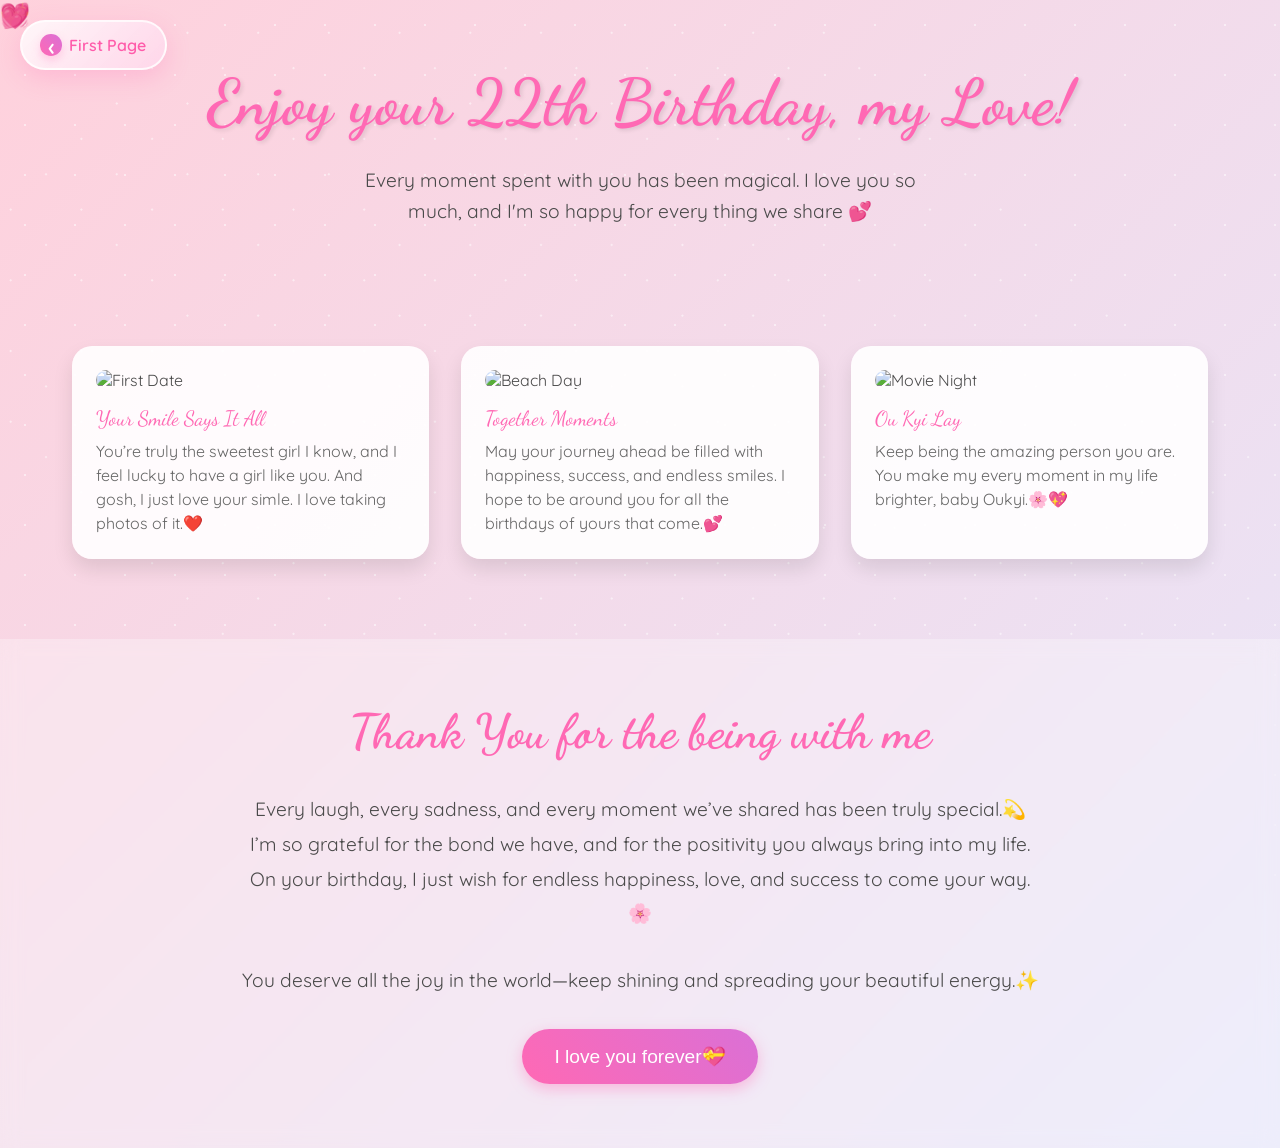
==== last.html @ 761cd2cf "Update birthday site interactions" ====
<!DOCTYPE html>
<html lang="en">

<head>
    <meta charset="UTF-8">
    <meta name="viewport" content="width=device-width, initial-scale=1.0">
    <title>Our Beautiful Memories ✨</title>
    <style>
        @import url('https://fonts.googleapis.com/css2?family=Dancing+Script:wght@700&family=Quicksand:wght@300;400;500;600&display=swap');

        * {
            margin: 0;
            padding: 0;
            box-sizing: border-box;
        }

        body {
            min-height: 100vh;
            background: linear-gradient(135deg,
                    #ffd1dc 0%,
                    #e6e6fa 25%,
                    #ffefd5 50%,
                    #e6e6fa 75%,
                    #ffd1dc 100%);
            background-size: 400% 400%;
            animation: gradientFlow 15s ease infinite;
            font-family: 'Quicksand', sans-serif;
            overflow-x: hidden;
            color: #4a4a4a;
        }

        .back-home {
            position: fixed;
            top: 1.25rem;
            left: 1.25rem;
            z-index: 20;
            display: inline-flex;
            align-items: center;
            gap: 0.45rem;
            padding: 0.75rem 1.15rem;
            border: 2px solid rgba(255, 255, 255, 0.8);
            border-radius: 50px;
            background: linear-gradient(135deg, rgba(255, 255, 255, 0.82), rgba(255, 214, 235, 0.86));
            color: #ff5baa;
            font-weight: 600;
            line-height: 1;
            text-decoration: none;
            box-shadow: 0 8px 24px rgba(255, 105, 180, 0.24);
            backdrop-filter: blur(10px);
            transition: transform 0.3s ease, box-shadow 0.3s ease, color 0.3s ease;
        }

        .back-home__icon {
            display: grid;
            place-items: center;
            width: 1.35rem;
            height: 1.35rem;
            border-radius: 50%;
            background: linear-gradient(45deg, #ff69b4, #da70d6);
            color: white;
            font-size: 1.5rem;
            line-height: 1;
            box-shadow: 0 4px 10px rgba(255, 105, 180, 0.28);
        }

        .back-home:hover {
            transform: translateY(-3px) scale(1.04);
            color: #d94f9b;
            box-shadow: 0 12px 30px rgba(255, 105, 180, 0.34);
        }

        @keyframes gradientFlow {
            0% {
                background-position: 0% 50%;
            }

            50% {
                background-position: 100% 50%;
            }

            100% {
                background-position: 0% 50%;
            }
        }

        /* Enhanced Sparkle Effect */
        .magic-sparkles {
            position: fixed;
            top: 0;
            left: 0;
            width: 100%;
            height: 100%;
            pointer-events: none;
            z-index: 1;
        }

        .sparkle {
            position: absolute;
            width: 6px;
            height: 6px;
            border-radius: 50%;
            background-color: white;
            animation: twinkle var(--duration, 4s) ease-in-out infinite;
            opacity: 0;
        }

        @keyframes twinkle {

            0%,
            100% {
                opacity: 0;
                transform: scale(0.5);
            }

            50% {
                opacity: 0.8;
                transform: scale(1);
            }
        }

        /* Generate 50 sparkles with different positions and animations */
        .magic-sparkles::before,
        .magic-sparkles::after {
            content: '';
            position: absolute;
            width: 100%;
            height: 100%;
            background-image: radial-gradient(circle, white 1px, transparent 1px);
            background-size: 50px 50px;
            animation: sparkleLayer 8s linear infinite;
            opacity: 0.5;
        }

        .magic-sparkles::after {
            animation-delay: -4s;
            transform: rotate(45deg);
        }

        @keyframes sparkleLayer {
            0% {
                transform: translateY(0);
            }

            100% {
                transform: translateY(-50px);
            }
        }

        /* Floating Hearts */
        .floating-hearts {
            position: fixed;
            width: 100%;
            height: 100%;
            pointer-events: none;
            z-index: 2;
        }

        .heart {
            position: absolute;
            font-size: 1.5rem;
            color: rgba(255, 105, 180, 0.6);
            animation: floatHeart var(--float-duration, 6s) ease-in-out infinite;
            animation-delay: var(--delay, 0s);
        }

        @keyframes floatHeart {
            0% {
                transform: translate(0, 100vh) rotate(0deg);
            }

            100% {
                transform: translate(var(--translate-x, 0), -100vh) rotate(360deg);
            }
        }

        /* Welcome Section */
        .welcome {
            text-align: center;
            padding: 4rem 2rem;
            position: relative;
            z-index: 3;
        }

        .welcome h1 {
            font-family: 'Dancing Script', cursive;
            font-size: 4rem;
            color: #ff69b4;
            text-shadow: 2px 2px 4px rgba(0, 0, 0, 0.1);
            animation: fadeInScale 2s ease;
        }

        .welcome p {
            font-size: 1.2rem;
            max-width: 600px;
            margin: 1.5rem auto;
            line-height: 1.6;
            animation: fadeIn 2s ease 0.5s both;
        }

        /* Enhanced Memory Cards */
        .memory-container {
            max-width: 1200px;
            margin: 0 auto;
            padding: 2rem;
            display: grid;
            grid-template-columns: repeat(auto-fit, minmax(300px, 1fr));
            gap: 2rem;
            z-index: 3;
            position: relative;
        }

        .memory-card {
            background: rgba(255, 255, 255, 0.9);
            border-radius: 20px;
            padding: 1.5rem;
            box-shadow: 0 10px 20px rgba(0, 0, 0, 0.1);
            transition: all 0.5s cubic-bezier(0.4, 0, 0.2, 1);
            position: relative;
            overflow: hidden;
        }

        .memory-card:hover {
            transform: translateY(-10px) scale(1.02);
            box-shadow: 0 15px 30px rgba(0, 0, 0, 0.15);
        }

        .memory-card::before {
            content: '';
            position: absolute;
            top: 0;
            left: 0;
            width: 100%;
            height: 100%;
            background: linear-gradient(45deg, transparent, rgba(255, 255, 255, 0.4), transparent);
            transform: translateX(-100%);
            transition: 0.5s;
        }

        .memory-card:hover::before {
            transform: translateX(100%);
        }

        .memory-img {
            width: 100%;
            height: 250px;
            object-fit: cover;
            border-radius: 15px;
            margin-bottom: 1rem;
            transition: transform 0.5s ease;
        }

        .memory-card:hover .memory-img {
            transform: scale(1.05);
        }

        .memory-date {
            font-family: 'Dancing Script', cursive;
            color: #ff69b4;
            font-size: 1.3rem;
            margin-bottom: 0.5rem;
        }

        .memory-caption {
            font-size: 1rem;
            line-height: 1.5;
            color: #666;
        }

        /* Final Message Section */
        .final-message {
            text-align: center;
            padding: 4rem 2rem;
            background: rgba(255, 255, 255, 0.3);
            backdrop-filter: blur(10px);
            margin-top: 3rem;
            position: relative;
            z-index: 3;
        }

        .final-message h2 {
            font-family: 'Dancing Script', cursive;
            font-size: 3rem;
            color: #ff69b4;
            margin-bottom: 2rem;
            animation: heartbeat 2s infinite;
        }

        @keyframes heartbeat {

            0%,
            100% {
                transform: scale(1);
            }

            50% {
                transform: scale(1.1);
            }
        }

        .final-message p {
            font-size: 1.2rem;
            max-width: 800px;
            margin: 0 auto 2rem;
            line-height: 1.8;
        }

        .goodbye-btn {
            display: inline-block;
            padding: 1rem 2rem;
            font-size: 1.2rem;
            background: linear-gradient(45deg, #ff69b4, #da70d6);
            color: white;
            border: none;
            border-radius: 50px;
            cursor: pointer;
            text-decoration: none;
            transition: all 0.3s ease;
            box-shadow: 0 5px 15px rgba(255, 105, 180, 0.4);
            animation: float 3s infinite ease-in-out;
        }

        .goodbye-btn:focus-visible {
            outline: 3px solid rgba(255, 255, 255, 0.95);
            outline-offset: 4px;
        }

        .love-burst-layer {
            position: fixed;
            inset: 0;
            pointer-events: none;
            overflow: hidden;
            z-index: 15;
        }

        .love-burst {
            position: absolute;
            left: 0;
            top: 0;
            font-size: var(--size, 1.5rem);
            opacity: 0;
            transform: translate(-50%, -50%) scale(0.6);
            animation: loveBurst var(--duration, 1.8s) ease-out forwards;
            text-shadow: 0 0 12px rgba(255, 255, 255, 0.75);
            will-change: transform, opacity;
        }

        .love-flash {
            position: absolute;
            left: 0;
            top: 0;
            width: 22px;
            height: 22px;
            border-radius: 50%;
            background: radial-gradient(circle, rgba(255,255,255,1) 0%, rgba(255,182,193,0.95) 35%, rgba(255,105,180,0) 70%);
            transform: translate(-50%, -50%) scale(0.2);
            opacity: 0;
            animation: loveFlash 0.7s ease-out forwards;
            filter: blur(1px);
        }

        .goodbye-btn:hover {
            transform: translateY(-5px);
            box-shadow: 0 8px 20px rgba(255, 105, 180, 0.6);
        }

        @keyframes float {

            0%,
            100% {
                transform: translateY(0);
            }

            50% {
                transform: translateY(-10px);
            }
        }

        @keyframes loveBurst {
            0% {
                opacity: 0;
                transform: translate(-50%, -50%) scale(0.6);
            }

            15% {
                opacity: 1;
            }

            100% {
                opacity: 0;
                transform: translate(calc(-50% + var(--x, 0px)), calc(-50% + var(--travel-y, -160px))) scale(1.8) rotate(var(--rotate, 0deg));
            }
        }

        @keyframes loveFlash {
            0% {
                opacity: 0;
                transform: translate(-50%, -50%) scale(0.2);
            }

            20% {
                opacity: 1;
            }

            100% {
                opacity: 0;
                transform: translate(-50%, -50%) scale(7);
            }
        }

        /* Animations */
        @keyframes fadeInScale {
            0% {
                opacity: 0;
                transform: scale(0.8);
            }

            100% {
                opacity: 1;
                transform: scale(1);
            }
        }

        @keyframes fadeIn {
            0% {
                opacity: 0;
            }

            100% {
                opacity: 1;
            }
        }

        /* Generate Hearts */
        .js-generate-hearts {
            position: fixed;
            width: 100%;
            height: 100%;
            pointer-events: none;
            z-index: 2;
        }

        /* Custom Scrollbar */
        ::-webkit-scrollbar {
            width: 12px;
        }

        ::-webkit-scrollbar-track {
            background: rgba(255, 255, 255, 0.4);
        }

        ::-webkit-scrollbar-thumb {
            background: linear-gradient(45deg, #ff69b4, #da70d6);
            border-radius: 6px;
        }

        /* Responsive Design */
        @media (max-width: 768px) {
            .back-home {
                top: 1rem;
                left: 1rem;
                padding: 0.65rem 0.95rem;
                font-size: 0.9rem;
            }

            .welcome h1 {
                font-size: 3rem;
            }

            .memory-container {
                grid-template-columns: 1fr;
            }

            .final-message h2 {
                font-size: 2.5rem;
            }
        }
    </style>
</head>

<body>
    <a href="./index.html" class="back-home" aria-label="Back to first page">
        <span class="back-home__icon">‹</span>
        <span>First Page</span>
    </a>

    <div class="magic-sparkles"></div>
    <div class="floating-hearts">
        <!-- Hearts will be generated via CSS -->
        <div class="heart" style="--float-duration: 6s; --delay: 0s; --translate-x: 20px;">💝</div>
        <div class="heart" style="--float-duration: 8s; --delay: 1s; --translate-x: -30px;">💖</div>
        <div class="heart" style="--float-duration: 7s; --delay: 2s; --translate-x: 40px;">💗</div>
        <div class="heart" style="--float-duration: 9s; --delay: 3s; --translate-x: -20px;">💓</div>
        <div class="heart" style="--float-duration: 5s; --delay: 4s; --translate-x: 30px;">💕</div>
    </div>

    <section class="welcome">
        <h1>Enjoy your 22th Birthday, my Love!</h1>
        <p>Every moment spent with you has been magical. I love you so much, and I'm so happy for every thing we share 💕</p>
    </section>

    <div class="memory-container">
        <div class="memory-card">
            <img src="./d1.jpg" alt="First Date" class="memory-img">
            <div class="memory-date">Your Smile Says It All</div>
            <div class="memory-caption">You’re truly the sweetest girl I know, and I feel lucky to have a girl
                like you. And gosh, I just love your simle. I love taking photos of it.❤️</div>
        </div>
        <div class="memory-card">
            <img src="./d2.jpg" alt="Beach Day" class="memory-img">
            <div class="memory-date">Together Moments</div>
            <div class="memory-caption">May your journey ahead be filled with happiness, success, and endless
                smiles. I hope to be around you for all the birthdays of yours that come.💕</div>
        </div>
        <div class="memory-card">
            <img src="./d3.jpg" alt="Movie Night" class="memory-img">
            <div class="memory-date">Ou Kyi Lay</div>
            <div class="memory-caption">Keep being the amazing person you are. You make my every moment in my life brighter, baby Oukyi.🌸💖</div>
        </div>

    </div>

    <section class="final-message">
        <h2>Thank You for the being with me</h2>
        <p>Every laugh, every sadness, and every moment we’ve shared has been truly special.💫<br>
            I’m so grateful for the bond we have, and for the positivity you always bring into my life.<br>
            On your birthday, I just wish for endless happiness, love, and success to come your way.🌸</p>
        <p>You deserve all the joy in the world—keep shining and spreading your beautiful energy.✨</p>
        <button type="button" class="goodbye-btn">I love you forever💝</button>
    </section>

    <div class="love-burst-layer" aria-hidden="true"></div>

    <script>
        const goodbyeButton = document.querySelector('.goodbye-btn');
        const burstLayer = document.querySelector('.love-burst-layer');
        const loveIcons = ['💖', '💕', '💘', '💝', '💗', '💞', '❤️', '💓'];

        function spawnLoveBurst() {
            const buttonRect = goodbyeButton.getBoundingClientRect();
            const originX = buttonRect.left + buttonRect.width / 2 + window.scrollX;
            const originY = buttonRect.top + buttonRect.height / 2 + window.scrollY;

            const flash = document.createElement('span');
            flash.className = 'love-flash';
            flash.style.left = originX + 'px';
            flash.style.top = originY + 'px';
            burstLayer.appendChild(flash);
            window.setTimeout(() => flash.remove(), 800);

            for (let index = 0; index < 28; index++) {
                const burst = document.createElement('span');
                burst.className = 'love-burst';
                burst.textContent = loveIcons[Math.floor(Math.random() * loveIcons.length)];

                const angle = (Math.PI * 2 * index) / 18 + Math.random() * 0.35;
                const distance = 100 + Math.random() * 180;
                const driftX = Math.cos(angle) * distance;
                const driftY = -(buttonRect.top + window.innerHeight + 260 + Math.random() * 160);
                const size = 1.4 + Math.random() * 1.4;
                const duration = 1.8 + Math.random() * 1.1;
                const rotate = Math.floor(Math.random() * 160 - 80) + 'deg';

                burst.style.left = originX + 'px';
                burst.style.top = originY + 'px';
                burst.style.setProperty('--x', driftX.toFixed(1) + 'px');
                burst.style.setProperty('--y', driftY.toFixed(1) + 'px');
                burst.style.setProperty('--travel-y', driftY.toFixed(1) + 'px');
                burst.style.setProperty('--size', size.toFixed(2) + 'rem');
                burst.style.setProperty('--duration', duration.toFixed(2) + 's');
                burst.style.setProperty('--rotate', rotate);

                burstLayer.appendChild(burst);

                window.setTimeout(() => burst.remove(), duration * 1000 + 250);
            }
        }

        goodbyeButton.addEventListener('click', () => {
            goodbyeButton.animate(
                [
                    { transform: 'scale(1)' },
                    { transform: 'scale(1.12)' },
                    { transform: 'scale(1)' }
                ],
                { duration: 420, easing: 'ease-out' }
            );
            spawnLoveBurst();
        });
    </script>
</body>

</html>
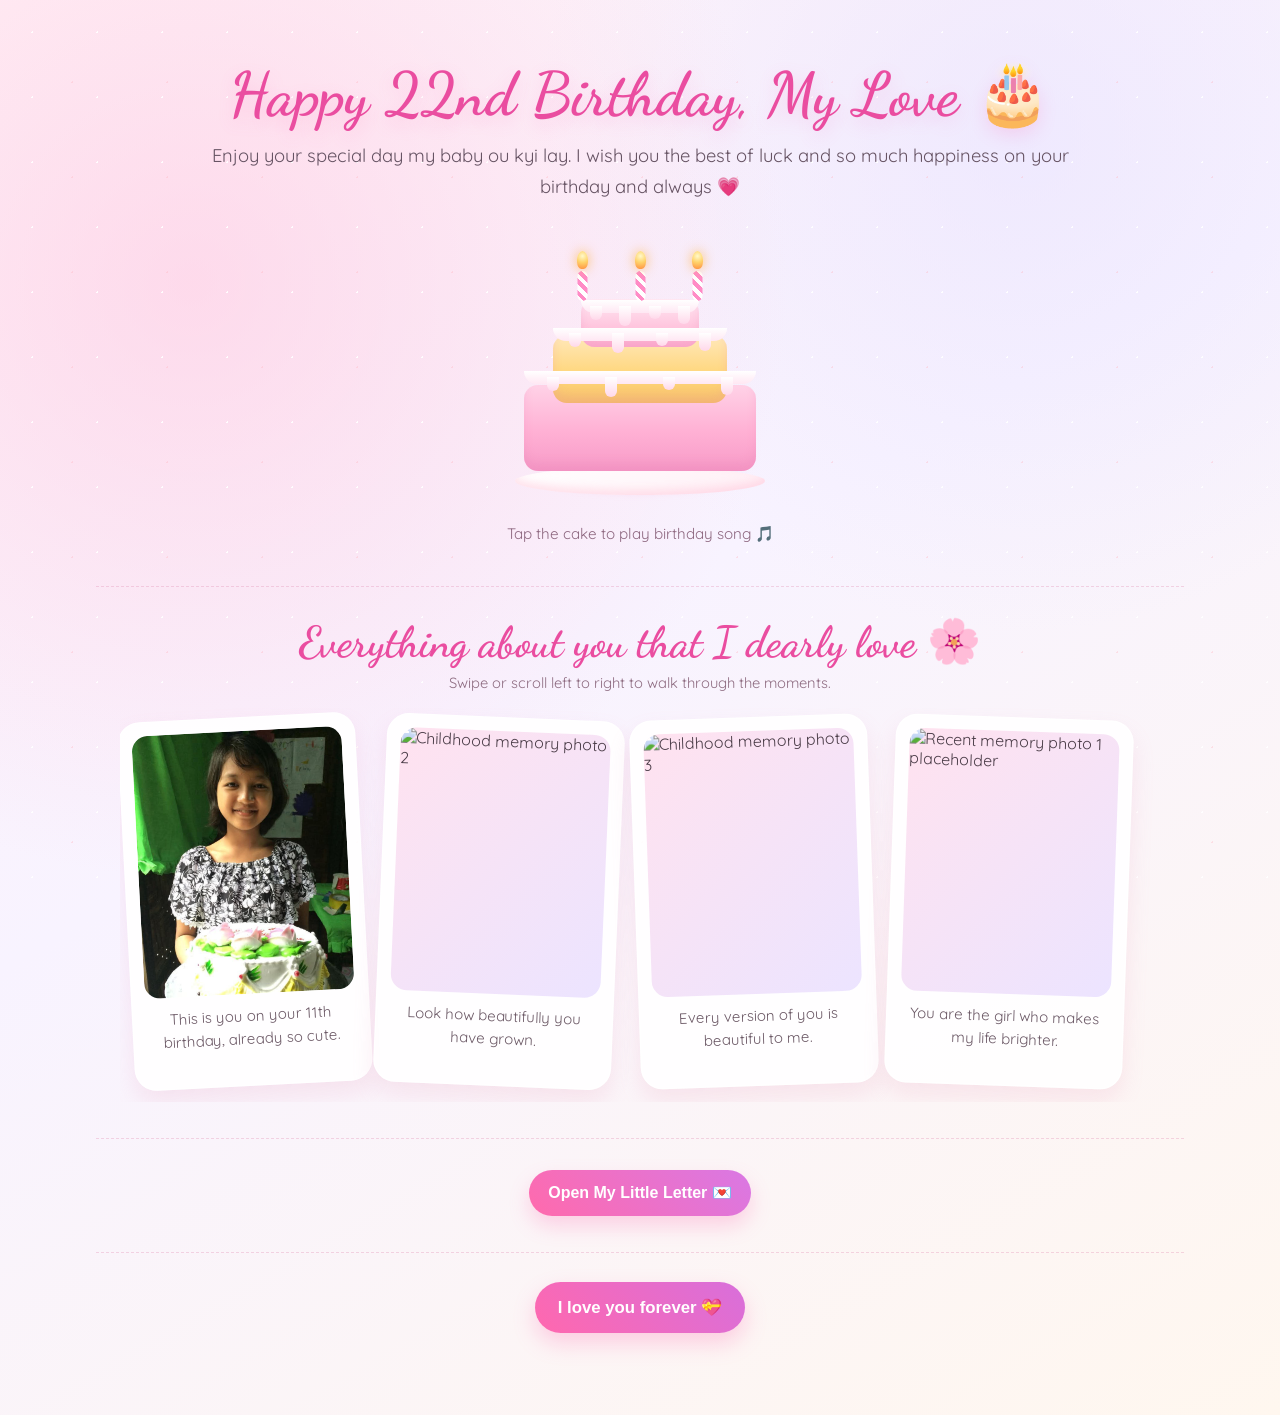
==== commit a66449a6: "Update last.html page with more features and personal touches" ====
--- a/last.html
+++ b/last.html
@@ -4,9 +4,9 @@
 <head>
     <meta charset="UTF-8">
     <meta name="viewport" content="width=device-width, initial-scale=1.0">
-    <title>Our Beautiful Memories ✨</title>
+    <title>Happy 22nd Birthday, My Love</title>
     <style>
-        @import url('https://fonts.googleapis.com/css2?family=Dancing+Script:wght@700&family=Quicksand:wght@300;400;500;600&display=swap');
+        @import url('https://fonts.googleapis.com/css2?family=Caveat:wght@500;700&family=Dancing+Script:wght@700&family=Quicksand:wght@400;500;600;700&display=swap');
 
         * {
             margin: 0;
@@ -16,312 +16,603 @@
 
         body {
             min-height: 100vh;
-            background: linear-gradient(135deg,
-                    #ffd1dc 0%,
-                    #e6e6fa 25%,
-                    #ffefd5 50%,
-                    #e6e6fa 75%,
-                    #ffd1dc 100%);
-            background-size: 400% 400%;
-            animation: gradientFlow 15s ease infinite;
             font-family: 'Quicksand', sans-serif;
-            overflow-x: hidden;
-            color: #4a4a4a;
-        }
-
-        .back-home {
+            color: #4b3d48;
+            background:
+                radial-gradient(circle at 15% 20%, rgba(255, 198, 223, 0.55), transparent 38%),
+                radial-gradient(circle at 80% 10%, rgba(230, 225, 255, 0.55), transparent 30%),
+                linear-gradient(150deg, #fff2f7 0%, #f8f3ff 45%, #fff7ef 100%);
+            overflow-x: clip;
+            position: relative;
+        }
+
+        .background-sparkles {
             position: fixed;
-            top: 1.25rem;
-            left: 1.25rem;
-            z-index: 20;
-            display: inline-flex;
-            align-items: center;
-            gap: 0.45rem;
-            padding: 0.75rem 1.15rem;
-            border: 2px solid rgba(255, 255, 255, 0.8);
-            border-radius: 50px;
-            background: linear-gradient(135deg, rgba(255, 255, 255, 0.82), rgba(255, 214, 235, 0.86));
-            color: #ff5baa;
-            font-weight: 600;
-            line-height: 1;
-            text-decoration: none;
-            box-shadow: 0 8px 24px rgba(255, 105, 180, 0.24);
-            backdrop-filter: blur(10px);
-            transition: transform 0.3s ease, box-shadow 0.3s ease, color 0.3s ease;
-        }
-
-        .back-home__icon {
+            inset: 0;
+            pointer-events: none;
+            z-index: 0;
+            background-image:
+                radial-gradient(circle, rgba(255, 255, 255, 0.9) 1px, transparent 1px),
+                radial-gradient(circle, rgba(255, 182, 193, 0.35) 1px, transparent 1px);
+            background-size: 65px 65px, 95px 95px;
+            background-position: 0 0, 25px 35px;
+            animation: sparkleDrift 22s linear infinite;
+        }
+
+        @keyframes sparkleDrift {
+            0% {
+                transform: translateY(0);
+            }
+
+            100% {
+                transform: translateY(-70px);
+            }
+        }
+
+        .floating-balloons {
+            position: fixed;
+            inset: 0;
+            pointer-events: none;
+            z-index: 1;
+            overflow: hidden;
+        }
+
+        .balloon {
+            position: absolute;
+            width: 68px;
+            height: 85px;
+            border-radius: 50% 50% 45% 45%;
+            background: var(--balloon-color, #ff8fc4);
+            opacity: 0.75;
+            left: var(--left);
+            bottom: -120px;
+            animation: balloonRise var(--duration, 16s) linear infinite;
+            animation-delay: var(--delay, 0s);
+            box-shadow: inset -8px -12px 18px rgba(255, 255, 255, 0.25);
+        }
+
+        .balloon::before {
+            content: '';
+            position: absolute;
+            bottom: -26px;
+            left: 50%;
+            width: 2px;
+            height: 30px;
+            background: rgba(180, 138, 155, 0.65);
+            transform: translateX(-50%);
+        }
+
+        .balloon::after {
+            content: '';
+            position: absolute;
+            bottom: -9px;
+            left: 50%;
+            width: 10px;
+            height: 10px;
+            background: inherit;
+            transform: translateX(-50%) rotate(45deg);
+            border-radius: 2px;
+        }
+
+        @keyframes balloonRise {
+            0% {
+                transform: translateY(0) rotate(0deg);
+            }
+
+            50% {
+                transform: translateY(-50vh) rotate(6deg);
+            }
+
+            100% {
+                transform: translateY(-125vh) rotate(-6deg);
+            }
+        }
+
+        .floating-heart {
+            position: fixed;
+            bottom: -40px;
+            left: var(--left, 50%);
+            font-size: var(--size, 1.2rem);
+            opacity: 0;
+            z-index: 1;
+            pointer-events: none;
+            animation: heartRise var(--duration, 9s) ease-in infinite;
+            animation-delay: var(--delay, 0s);
+        }
+
+        @keyframes heartRise {
+            0% {
+                transform: translateY(0) scale(0.8);
+                opacity: 0;
+            }
+
+            20% {
+                opacity: 0.85;
+            }
+
+            100% {
+                transform: translateY(-110vh) scale(1.3);
+                opacity: 0;
+            }
+        }
+
+        .page-shell {
+            position: relative;
+            z-index: 2;
+            width: min(1120px, 100%);
+            margin: 1.2rem auto 3rem;
+            padding-inline: 1rem;
+        }
+
+        .section {
+            position: relative;
+            padding: 2rem 1.5rem;
+            min-width: 0;
+        }
+
+        .section + .section {
+            border-top: 1px dashed rgba(226, 144, 181, 0.35);
+        }
+
+        .hero {
+            padding-top: 2.4rem;
+            padding-bottom: 2.7rem;
+        }
+
+        .hero h1 {
+            font-family: 'Dancing Script', cursive;
+            font-size: clamp(2.1rem, 5vw, 3.8rem);
+            text-align: center;
+            color: #ea4da0;
+            margin-bottom: 0.6rem;
+            text-shadow: 0 6px 18px rgba(255, 105, 180, 0.2);
+        }
+
+        .hero p {
+            max-width: 860px;
+            margin: 0 auto;
+            text-align: center;
+            line-height: 1.7;
+            font-size: clamp(0.98rem, 2vw, 1.15rem);
+            color: #675464;
+        }
+
+        .hero-stage {
+            margin-top: 1.75rem;
             display: grid;
             place-items: center;
-            width: 1.35rem;
-            height: 1.35rem;
-            border-radius: 50%;
-            background: linear-gradient(45deg, #ff69b4, #da70d6);
-            color: white;
-            font-size: 1.5rem;
-            line-height: 1;
-            box-shadow: 0 4px 10px rgba(255, 105, 180, 0.28);
-        }
-
-        .back-home:hover {
-            transform: translateY(-3px) scale(1.04);
-            color: #d94f9b;
-            box-shadow: 0 12px 30px rgba(255, 105, 180, 0.34);
-        }
-
-        @keyframes gradientFlow {
-            0% {
-                background-position: 0% 50%;
-            }
-
-            50% {
-                background-position: 100% 50%;
-            }
-
-            100% {
-                background-position: 0% 50%;
-            }
-        }
-
-        /* Enhanced Sparkle Effect */
-        .magic-sparkles {
-            position: fixed;
-            top: 0;
-            left: 0;
-            width: 100%;
-            height: 100%;
-            pointer-events: none;
-            z-index: 1;
-        }
-
-        .sparkle {
-            position: absolute;
-            width: 6px;
-            height: 6px;
-            border-radius: 50%;
-            background-color: white;
-            animation: twinkle var(--duration, 4s) ease-in-out infinite;
-            opacity: 0;
-        }
-
-        @keyframes twinkle {
-
+        }
+
+        .cake-wrap {
+            position: relative;
+            width: min(320px, 84vw);
+            height: 280px;
+            animation: cakeBreathe 4s ease-in-out infinite;
+            cursor: pointer;
+        }
+
+        .cake-wrap:focus-visible {
+            outline: 3px solid rgba(255, 130, 188, 0.8);
+            outline-offset: 8px;
+            border-radius: 18px;
+        }
+
+        .cake-audio-hint {
+            margin-top: 0.8rem;
+            font-size: 0.95rem;
+            color: #8e6880;
+            text-align: center;
+        }
+
+        @keyframes cakeBreathe {
             0%,
             100% {
-                opacity: 0;
-                transform: scale(0.5);
+                transform: translateY(0);
             }
 
             50% {
-                opacity: 0.8;
-                transform: scale(1);
-            }
-        }
-
-        /* Generate 50 sparkles with different positions and animations */
-        .magic-sparkles::before,
-        .magic-sparkles::after {
-            content: '';
-            position: absolute;
-            width: 100%;
-            height: 100%;
-            background-image: radial-gradient(circle, white 1px, transparent 1px);
-            background-size: 50px 50px;
-            animation: sparkleLayer 8s linear infinite;
-            opacity: 0.5;
-        }
-
-        .magic-sparkles::after {
-            animation-delay: -4s;
-            transform: rotate(45deg);
-        }
-
-        @keyframes sparkleLayer {
-            0% {
-                transform: translateY(0);
-            }
-
-            100% {
-                transform: translateY(-50px);
-            }
-        }
-
-        /* Floating Hearts */
-        .floating-hearts {
-            position: fixed;
-            width: 100%;
-            height: 100%;
-            pointer-events: none;
-            z-index: 2;
-        }
-
-        .heart {
-            position: absolute;
-            font-size: 1.5rem;
-            color: rgba(255, 105, 180, 0.6);
-            animation: floatHeart var(--float-duration, 6s) ease-in-out infinite;
-            animation-delay: var(--delay, 0s);
-        }
-
-        @keyframes floatHeart {
-            0% {
-                transform: translate(0, 100vh) rotate(0deg);
-            }
-
-            100% {
-                transform: translate(var(--translate-x, 0), -100vh) rotate(360deg);
-            }
-        }
-
-        /* Welcome Section */
-        .welcome {
-            text-align: center;
-            padding: 4rem 2rem;
-            position: relative;
-            z-index: 3;
-        }
-
-        .welcome h1 {
-            font-family: 'Dancing Script', cursive;
-            font-size: 4rem;
-            color: #ff69b4;
-            text-shadow: 2px 2px 4px rgba(0, 0, 0, 0.1);
-            animation: fadeInScale 2s ease;
-        }
-
-        .welcome p {
-            font-size: 1.2rem;
-            max-width: 600px;
-            margin: 1.5rem auto;
-            line-height: 1.6;
-            animation: fadeIn 2s ease 0.5s both;
-        }
-
-        /* Enhanced Memory Cards */
-        .memory-container {
-            max-width: 1200px;
-            margin: 0 auto;
-            padding: 2rem;
-            display: grid;
-            grid-template-columns: repeat(auto-fit, minmax(300px, 1fr));
-            gap: 2rem;
-            z-index: 3;
-            position: relative;
-        }
-
-        .memory-card {
-            background: rgba(255, 255, 255, 0.9);
-            border-radius: 20px;
-            padding: 1.5rem;
-            box-shadow: 0 10px 20px rgba(0, 0, 0, 0.1);
-            transition: all 0.5s cubic-bezier(0.4, 0, 0.2, 1);
-            position: relative;
-            overflow: hidden;
-        }
-
-        .memory-card:hover {
-            transform: translateY(-10px) scale(1.02);
-            box-shadow: 0 15px 30px rgba(0, 0, 0, 0.15);
-        }
-
-        .memory-card::before {
-            content: '';
-            position: absolute;
-            top: 0;
-            left: 0;
-            width: 100%;
-            height: 100%;
-            background: linear-gradient(45deg, transparent, rgba(255, 255, 255, 0.4), transparent);
-            transform: translateX(-100%);
-            transition: 0.5s;
-        }
-
-        .memory-card:hover::before {
-            transform: translateX(100%);
-        }
-
-        .memory-img {
-            width: 100%;
-            height: 250px;
-            object-fit: cover;
-            border-radius: 15px;
-            margin-bottom: 1rem;
-            transition: transform 0.5s ease;
-        }
-
-        .memory-card:hover .memory-img {
-            transform: scale(1.05);
-        }
-
-        .memory-date {
-            font-family: 'Dancing Script', cursive;
-            color: #ff69b4;
-            font-size: 1.3rem;
-            margin-bottom: 0.5rem;
-        }
-
-        .memory-caption {
-            font-size: 1rem;
-            line-height: 1.5;
-            color: #666;
-        }
-
-        /* Final Message Section */
-        .final-message {
-            text-align: center;
-            padding: 4rem 2rem;
-            background: rgba(255, 255, 255, 0.3);
-            backdrop-filter: blur(10px);
-            margin-top: 3rem;
-            position: relative;
-            z-index: 3;
-        }
-
-        .final-message h2 {
-            font-family: 'Dancing Script', cursive;
-            font-size: 3rem;
-            color: #ff69b4;
-            margin-bottom: 2rem;
-            animation: heartbeat 2s infinite;
-        }
-
-        @keyframes heartbeat {
-
+                transform: translateY(-7px);
+            }
+        }
+
+        .cake-glow {
+            position: absolute;
+            inset: auto 18% 8% 18%;
+            height: 36px;
+            border-radius: 50%;
+            background: radial-gradient(circle, rgba(255, 112, 177, 0.55), rgba(255, 112, 177, 0));
+            filter: blur(6px);
+            animation: glowPulse 2.8s ease-in-out infinite;
+        }
+
+        @keyframes glowPulse {
             0%,
             100% {
-                transform: scale(1);
+                transform: scale(0.95);
+                opacity: 0.6;
             }
 
             50% {
-                transform: scale(1.1);
-            }
-        }
-
-        .final-message p {
-            font-size: 1.2rem;
-            max-width: 800px;
-            margin: 0 auto 2rem;
-            line-height: 1.8;
-        }
-
-        .goodbye-btn {
-            display: inline-block;
-            padding: 1rem 2rem;
-            font-size: 1.2rem;
-            background: linear-gradient(45deg, #ff69b4, #da70d6);
-            color: white;
+                transform: scale(1.08);
+                opacity: 1;
+            }
+        }
+
+        .plate {
+            position: absolute;
+            bottom: 16px;
+            left: 50%;
+            width: 250px;
+            height: 28px;
+            transform: translateX(-50%);
+            border-radius: 50%;
+            background: linear-gradient(145deg, #ffffff, #ffeef5);
+            box-shadow: inset 0 -5px 8px rgba(255, 165, 196, 0.3);
+        }
+
+        .cake-layer {
+            position: absolute;
+            left: 50%;
+            transform: translateX(-50%);
+            border-radius: 14px;
+            box-shadow: inset 0 -8px 10px rgba(222, 112, 165, 0.18);
+        }
+
+        .cake-layer.bottom {
+            bottom: 40px;
+            width: 232px;
+            height: 86px;
+            background: linear-gradient(180deg, #ffd2e7 0%, #ffb0d4 55%, #f79bc8 100%);
+        }
+
+        .cake-layer.middle {
+            bottom: 108px;
+            width: 174px;
+            height: 68px;
+            background: linear-gradient(180deg, #ffe8bb 0%, #ffd77f 55%, #f8c568 100%);
+        }
+
+        .cake-layer.top {
+            bottom: 164px;
+            width: 118px;
+            height: 48px;
+            background: linear-gradient(180deg, #ffe8f3 0%, #ffc4dd 60%, #ffb1d1 100%);
+        }
+
+        .icing {
+            position: absolute;
+            left: 50%;
+            transform: translateX(-50%);
+            height: 13px;
+            border-radius: 0 0 14px 14px;
+            background: linear-gradient(180deg, #fff 0%, #ffe7f3 100%);
+        }
+
+        .icing.top {
+            width: 118px;
+            bottom: 198px;
+        }
+
+        .icing.middle {
+            width: 174px;
+            bottom: 170px;
+        }
+
+        .icing.bottom {
+            width: 232px;
+            bottom: 127px;
+        }
+
+        .drips {
+            position: absolute;
+            left: 50%;
+            transform: translateX(-50%);
+            display: flex;
+            justify-content: space-around;
+            width: 100%;
+            pointer-events: none;
+        }
+
+        .drips span {
+            width: 12px;
+            border-radius: 0 0 8px 8px;
+            background: linear-gradient(180deg, #fff 0%, #ffd8ea 100%);
+            animation: dripMove 3.4s ease-in-out infinite;
+        }
+
+        .drips.top-drips {
+            width: 118px;
+            bottom: 185px;
+        }
+
+        .drips.middle-drips {
+            width: 174px;
+            bottom: 158px;
+        }
+
+        .drips.bottom-drips {
+            width: 232px;
+            bottom: 114px;
+        }
+
+        .drips span:nth-child(1) {
+            height: 14px;
+            animation-delay: 0s;
+        }
+
+        .drips span:nth-child(2) {
+            height: 20px;
+            animation-delay: 0.4s;
+        }
+
+        .drips span:nth-child(3) {
+            height: 13px;
+            animation-delay: 0.9s;
+        }
+
+        .drips span:nth-child(4) {
+            height: 18px;
+            animation-delay: 0.6s;
+        }
+
+        @keyframes dripMove {
+            0%,
+            100% {
+                transform: scaleY(1);
+            }
+
+            50% {
+                transform: scaleY(1.25);
+            }
+        }
+
+        .candles {
+            position: absolute;
+            left: 50%;
+            bottom: 210px;
+            width: 125px;
+            transform: translateX(-50%);
+            display: flex;
+            justify-content: space-between;
+        }
+
+        .candle {
+            width: 10px;
+            height: 30px;
+            border-radius: 5px;
+            background: repeating-linear-gradient(45deg, #fff, #fff 4px, #ff8bc6 4px, #ff8bc6 8px);
+            position: relative;
+        }
+
+        .flame {
+            position: absolute;
+            left: 50%;
+            bottom: calc(100% + 2px);
+            width: 11px;
+            height: 18px;
+            border-radius: 50% 50% 40% 40%;
+            transform: translateX(-50%);
+            background: radial-gradient(circle at 50% 28%, #fff9ca 0%, #ffd36a 45%, #ff8f3f 100%);
+            box-shadow: 0 0 12px rgba(255, 182, 76, 0.8);
+            animation: flicker 1s ease-in-out infinite;
+        }
+
+        .candle:nth-child(2) .flame {
+            animation-delay: 0.2s;
+        }
+
+        .candle:nth-child(3) .flame {
+            animation-delay: 0.45s;
+        }
+
+        @keyframes flicker {
+            0%,
+            100% {
+                transform: translateX(-50%) scale(1) rotate(-2deg);
+            }
+
+            50% {
+                transform: translateX(-50%) scale(1.1) rotate(2deg);
+            }
+        }
+
+        .memories {
+            padding-top: 1.8rem;
+            padding-bottom: 2.2rem;
+        }
+
+        .section-title {
+            font-family: 'Dancing Script', cursive;
+            color: #ea4da0;
+            font-size: clamp(1.8rem, 3.6vw, 2.7rem);
+            text-align: center;
+            margin-bottom: 0.35rem;
+        }
+
+        .scroll-hint {
+            text-align: center;
+            color: #8f6d82;
+            font-size: 0.92rem;
+            margin-bottom: 1rem;
+        }
+
+        .timeline {
+            display: flex;
+            gap: 1.05rem;
+            overflow-x: auto;
+            scroll-snap-type: x mandatory;
+            padding: 0.55rem 0.35rem 1rem;
+            -webkit-overflow-scrolling: touch;
+            width: 100%;
+            max-width: 100%;
+        }
+
+        .timeline::-webkit-scrollbar {
+            height: 10px;
+        }
+
+        .timeline::-webkit-scrollbar-track {
+            background: rgba(255, 255, 255, 0.5);
+            border-radius: 999px;
+        }
+
+        .timeline::-webkit-scrollbar-thumb {
+            background: linear-gradient(45deg, #ff7fbe, #d278e4);
+            border-radius: 999px;
+        }
+
+        .memory-item {
+            background: rgba(255, 255, 255, 0.9);
+            border-radius: 22px;
+            padding: 0.8rem;
+            box-shadow: 0 12px 22px rgba(230, 134, 173, 0.16);
+            border: 1px solid rgba(255, 255, 255, 0.8);
+            opacity: 0;
+            transform: translateY(26px) rotate(var(--tilt, -2deg));
+            transition: transform 0.7s ease, opacity 0.7s ease;
+            min-width: 238px;
+            max-width: 250px;
+            flex: 0 0 238px;
+            scroll-snap-align: center;
+        }
+
+        .memory-item.is-visible {
+            opacity: 1;
+            transform: translateY(0) rotate(var(--tilt, -2deg));
+        }
+
+        .memory-item:hover {
+            transform: translateY(-8px) rotate(0deg) scale(1.02);
+        }
+
+        .memory-photo {
+            width: 100%;
+            aspect-ratio: 4 / 5;
+            border-radius: 16px;
+            object-fit: cover;
+            display: block;
+            background: linear-gradient(135deg, #ffe2ef, #ece4ff);
+        }
+
+        .memory-caption {
+            margin-top: 0.7rem;
+            font-size: 0.94rem;
+            line-height: 1.5;
+            color: #6d5a67;
+            text-align: center;
+        }
+
+       .letter-section {
+    padding-top: 1.95rem;
+    padding-bottom: 2.25rem;
+    text-align: center;
+}
+
+.letter-button {
+    border: none;
+    border-radius: 999px;
+    background: linear-gradient(45deg, #ff6aac, #d978e4);
+    color: #fff;
+    padding: 0.85rem 1.2rem;
+    font-size: 1rem;
+    font-weight: 700;
+    cursor: pointer;
+    box-shadow: 0 10px 20px rgba(255, 106, 172, 0.26);
+}
+
+/* Hidden by default */
+#loveLetter {
+    display: none;
+}
+
+/* Show only when button adds .is-open */
+#loveLetter.is-open {
+    display: block;
+}
+
+.letter-sheet {
+    width: min(92vw, 760px);
+    min-height: 1075px;
+    height: auto;
+    max-height: none;
+    overflow: visible;
+
+    margin: 2rem auto;
+    padding: clamp(1.5rem, 4vw, 3rem);
+
+    background:
+        linear-gradient(90deg, rgba(120, 80, 40, 0.055) 1px, transparent 1px),
+        radial-gradient(circle at 20% 20%, rgba(255, 255, 255, 0.55), transparent 28%),
+        radial-gradient(circle at 80% 70%, rgba(190, 130, 80, 0.09), transparent 32%),
+        linear-gradient(135deg, #fff8e8 0%, #f7e8c9 48%, #fff3dc 100%);
+    background-size: 100% 34px, cover, cover, cover;
+
+    border: 1px solid rgba(139, 91, 46, 0.28);
+    border-radius: 14px;
+    box-shadow:
+        0 22px 45px rgba(92, 57, 25, 0.18),
+        inset 0 0 35px rgba(120, 72, 30, 0.08);
+
+    transform: rotate(-0.4deg);
+}
+
+.letter-title {
+    font-family: 'Dancing Script', cursive;
+    text-align: center;
+    color: #d85b9c;
+    font-size: clamp(1.8rem, 4vw, 2.8rem);
+    margin-bottom: 1.4rem;
+}
+
+.letter-text {
+    font-family: "Noto Sans Myanmar", "Myanmar Text", "Pyidaungsu", sans-serif;
+    font-size: clamp(1.05rem, 2vw, 1.35rem);
+    line-height: 2;
+    color: #5a4032;
+
+    letter-spacing: 0.2px;
+    word-spacing: 2px;
+    text-align: left;
+    white-space: pre-line;
+
+    height: auto;
+    max-height: none;
+    overflow: visible;
+
+    text-shadow: 0.2px 0.2px 0 rgba(90, 60, 40, 0.22);
+}
+
+@media (max-width: 600px) {
+    .letter-sheet {
+        width: 94vw;
+        min-height: auto;
+        padding: 1.35rem;
+        transform: rotate(0deg);
+        background-size: 100% 31px, cover, cover, cover;
+    }
+
+    .letter-text {
+        font-size: 1rem;
+        line-height: 1.85;
+        word-spacing: 1px;
+    }
+}
+        .final-note {
+            padding-top: 1.8rem;
+            padding-bottom: 2.1rem;
+            text-align: center;
+        }
+
+        .love-button {
             border: none;
-            border-radius: 50px;
+            border-radius: 999px;
+            padding: 0.95rem 1.4rem;
+            color: #fff;
+            background: linear-gradient(45deg, #ff68ae, #d86fdb);
+            font-size: 1.05rem;
+            font-weight: 700;
             cursor: pointer;
-            text-decoration: none;
-            transition: all 0.3s ease;
-            box-shadow: 0 5px 15px rgba(255, 105, 180, 0.4);
-            animation: float 3s infinite ease-in-out;
-        }
-
-        .goodbye-btn:focus-visible {
-            outline: 3px solid rgba(255, 255, 255, 0.95);
-            outline-offset: 4px;
+            box-shadow: 0 10px 22px rgba(255, 99, 172, 0.28);
         }
 
         .love-burst-layer {
@@ -341,38 +632,6 @@
             transform: translate(-50%, -50%) scale(0.6);
             animation: loveBurst var(--duration, 1.8s) ease-out forwards;
             text-shadow: 0 0 12px rgba(255, 255, 255, 0.75);
-            will-change: transform, opacity;
-        }
-
-        .love-flash {
-            position: absolute;
-            left: 0;
-            top: 0;
-            width: 22px;
-            height: 22px;
-            border-radius: 50%;
-            background: radial-gradient(circle, rgba(255,255,255,1) 0%, rgba(255,182,193,0.95) 35%, rgba(255,105,180,0) 70%);
-            transform: translate(-50%, -50%) scale(0.2);
-            opacity: 0;
-            animation: loveFlash 0.7s ease-out forwards;
-            filter: blur(1px);
-        }
-
-        .goodbye-btn:hover {
-            transform: translateY(-5px);
-            box-shadow: 0 8px 20px rgba(255, 105, 180, 0.6);
-        }
-
-        @keyframes float {
-
-            0%,
-            100% {
-                transform: translateY(0);
-            }
-
-            50% {
-                transform: translateY(-10px);
-            }
         }
 
         @keyframes loveBurst {
@@ -381,210 +640,238 @@
                 transform: translate(-50%, -50%) scale(0.6);
             }
 
-            15% {
+            18% {
                 opacity: 1;
             }
 
             100% {
                 opacity: 0;
-                transform: translate(calc(-50% + var(--x, 0px)), calc(-50% + var(--travel-y, -160px))) scale(1.8) rotate(var(--rotate, 0deg));
-            }
-        }
-
-        @keyframes loveFlash {
-            0% {
-                opacity: 0;
-                transform: translate(-50%, -50%) scale(0.2);
-            }
-
-            20% {
-                opacity: 1;
-            }
-
-            100% {
-                opacity: 0;
-                transform: translate(-50%, -50%) scale(7);
-            }
-        }
-
-        /* Animations */
-        @keyframes fadeInScale {
-            0% {
-                opacity: 0;
-                transform: scale(0.8);
-            }
-
-            100% {
-                opacity: 1;
-                transform: scale(1);
-            }
-        }
-
-        @keyframes fadeIn {
-            0% {
-                opacity: 0;
-            }
-
-            100% {
-                opacity: 1;
-            }
-        }
-
-        /* Generate Hearts */
-        .js-generate-hearts {
-            position: fixed;
-            width: 100%;
-            height: 100%;
-            pointer-events: none;
-            z-index: 2;
-        }
-
-        /* Custom Scrollbar */
-        ::-webkit-scrollbar {
-            width: 12px;
-        }
-
-        ::-webkit-scrollbar-track {
-            background: rgba(255, 255, 255, 0.4);
-        }
-
-        ::-webkit-scrollbar-thumb {
-            background: linear-gradient(45deg, #ff69b4, #da70d6);
-            border-radius: 6px;
-        }
-
-        /* Responsive Design */
-        @media (max-width: 768px) {
-            .back-home {
-                top: 1rem;
-                left: 1rem;
-                padding: 0.65rem 0.95rem;
-                font-size: 0.9rem;
-            }
-
-            .welcome h1 {
-                font-size: 3rem;
-            }
-
-            .memory-container {
-                grid-template-columns: 1fr;
-            }
-
-            .final-message h2 {
-                font-size: 2.5rem;
+                transform: translate(calc(-50% + var(--x, 0px)), calc(-50% + var(--y, -180px))) scale(1.8) rotate(var(--rotate, 0deg));
+            }
+        }
+
+        @media (max-width: 760px) {
+            .page-shell {
+                width: 100%;
+                margin-top: 0.6rem;
+                padding-inline: 0.5rem;
+            }
+
+            .section {
+                padding-left: 1rem;
+                padding-right: 1rem;
+            }
+
+            .hero-stage {
+                margin-top: 1rem;
+            }
+
+            .timeline {
+                padding-left: 0.15rem;
+                padding-right: 0.15rem;
             }
         }
     </style>
 </head>
 
 <body>
-    <a href="./index.html" class="back-home" aria-label="Back to first page">
-        <span class="back-home__icon">‹</span>
-        <span>First Page</span>
-    </a>
-
-    <div class="magic-sparkles"></div>
-    <div class="floating-hearts">
-        <!-- Hearts will be generated via CSS -->
-        <div class="heart" style="--float-duration: 6s; --delay: 0s; --translate-x: 20px;">💝</div>
-        <div class="heart" style="--float-duration: 8s; --delay: 1s; --translate-x: -30px;">💖</div>
-        <div class="heart" style="--float-duration: 7s; --delay: 2s; --translate-x: 40px;">💗</div>
-        <div class="heart" style="--float-duration: 9s; --delay: 3s; --translate-x: -20px;">💓</div>
-        <div class="heart" style="--float-duration: 5s; --delay: 4s; --translate-x: 30px;">💕</div>
+    <div class="background-sparkles" aria-hidden="true"></div>
+
+    <div class="floating-balloons" aria-hidden="true">
+        <div class="balloon" style="--left: 6%; --duration: 14s; --delay: 0s; --balloon-color: #ff9fcb;"></div>
+        <div class="balloon" style="--left: 18%; --duration: 18s; --delay: 2s; --balloon-color: #ffd18f;"></div>
+        <div class="balloon" style="--left: 32%; --duration: 17s; --delay: 5s; --balloon-color: #cfa7ff;"></div>
+        <div class="balloon" style="--left: 47%; --duration: 15s; --delay: 1s; --balloon-color: #ff9fc0;"></div>
+        <div class="balloon" style="--left: 61%; --duration: 20s; --delay: 3s; --balloon-color: #9fd7ff;"></div>
+        <div class="balloon" style="--left: 75%; --duration: 16s; --delay: 4s; --balloon-color: #ffca92;"></div>
+        <div class="balloon" style="--left: 88%; --duration: 19s; --delay: 6s; --balloon-color: #ff9ad5;"></div>
     </div>
 
-    <section class="welcome">
-        <h1>Enjoy your 22th Birthday, my Love!</h1>
-        <p>Every moment spent with you has been magical. I love you so much, and I'm so happy for every thing we share 💕</p>
-    </section>
-
-    <div class="memory-container">
-        <div class="memory-card">
-            <img src="./d1.jpg" alt="First Date" class="memory-img">
-            <div class="memory-date">Your Smile Says It All</div>
-            <div class="memory-caption">You’re truly the sweetest girl I know, and I feel lucky to have a girl
-                like you. And gosh, I just love your simle. I love taking photos of it.❤️</div>
-        </div>
-        <div class="memory-card">
-            <img src="./d2.jpg" alt="Beach Day" class="memory-img">
-            <div class="memory-date">Together Moments</div>
-            <div class="memory-caption">May your journey ahead be filled with happiness, success, and endless
-                smiles. I hope to be around you for all the birthdays of yours that come.💕</div>
-        </div>
-        <div class="memory-card">
-            <img src="./d3.jpg" alt="Movie Night" class="memory-img">
-            <div class="memory-date">Ou Kyi Lay</div>
-            <div class="memory-caption">Keep being the amazing person you are. You make my every moment in my life brighter, baby Oukyi.🌸💖</div>
-        </div>
-
-    </div>
-
-    <section class="final-message">
-        <h2>Thank You for the being with me</h2>
-        <p>Every laugh, every sadness, and every moment we’ve shared has been truly special.💫<br>
-            I’m so grateful for the bond we have, and for the positivity you always bring into my life.<br>
-            On your birthday, I just wish for endless happiness, love, and success to come your way.🌸</p>
-        <p>You deserve all the joy in the world—keep shining and spreading your beautiful energy.✨</p>
-        <button type="button" class="goodbye-btn">I love you forever💝</button>
-    </section>
+    <div class="floating-heart" style="--left: 12%; --size: 1rem; --duration: 8s; --delay: 0s;">💗</div>
+    <div class="floating-heart" style="--left: 24%; --size: 1.2rem; --duration: 10s; --delay: 2s;">✨</div>
+    <div class="floating-heart" style="--left: 46%; --size: 1.1rem; --duration: 9s; --delay: 1s;">💖</div>
+    <div class="floating-heart" style="--left: 65%; --size: 1.3rem; --duration: 11s; --delay: 3s;">🌸</div>
+    <div class="floating-heart" style="--left: 82%; --size: 1rem; --duration: 9s; --delay: 4s;">💞</div>
+
+    <main class="page-shell">
+        <section class="section hero">
+            <h1>Happy 22nd Birthday, My Love 🎂</h1>
+            <p>Enjoy your special day my baby ou kyi lay. I wish you the best of luck and so much happiness on your birthday and always 💗 </p>
+
+            <div class="hero-stage" aria-hidden="true">
+                <div class="cake-wrap" id="cakePlayControl" role="button" tabindex="0" aria-label="Play or pause birthday song by tapping the cake">
+                    <div class="cake-glow"></div>
+                    <div class="plate"></div>
+                    <div class="cake-layer bottom"></div>
+                    <div class="cake-layer middle"></div>
+                    <div class="cake-layer top"></div>
+                    <div class="icing bottom"></div>
+                    <div class="icing middle"></div>
+                    <div class="icing top"></div>
+                    <div class="drips bottom-drips"><span></span><span></span><span></span><span></span></div>
+                    <div class="drips middle-drips"><span></span><span></span><span></span><span></span></div>
+                    <div class="drips top-drips"><span></span><span></span><span></span><span></span></div>
+                    <div class="candles">
+                        <div class="candle"><div class="flame"></div></div>
+                        <div class="candle"><div class="flame"></div></div>
+                        <div class="candle"><div class="flame"></div></div>
+                    </div>
+                </div>
+                <div class="cake-audio-hint" id="cakeAudioHint">Tap the cake to play birthday song 🎵</div>
+                <audio id="birthdaySong" src="birthday-song.mp3" preload="none"></audio>
+            </div>
+        </section>
+
+        <section class="section memories">
+            <h2 class="section-title">Everything about you that I dearly love 🌸</h2>
+            <p class="scroll-hint">Swipe or scroll left to right to walk through the moments.</p>
+            <div class="timeline">
+                <article class="memory-item" style="--tilt: -3deg;">
+                    <img class="memory-photo" src="f1.jpg" alt="Childhood memory photo 1">
+                    <p class="memory-caption">This is you on your 11th birthday, already so cute.</p>
+                </article>
+                <article class="memory-item" style="--tilt: 2.4deg;">
+                    <img class="memory-photo" src="f2.jpg" alt="Childhood memory photo 2">
+                    <p class="memory-caption">Look how beautifully you have grown.</p>
+                </article>
+                <article class="memory-item" style="--tilt: -2deg;">
+                    <img class="memory-photo" src="f3.jpg" alt="Childhood memory photo 3">
+                    <p class="memory-caption">Every version of you is beautiful to me.</p> 
+                </article>
+                <article class="memory-item" style="--tilt: 2deg;">
+                    <img class="memory-photo" src="f4.jpg" alt="Recent memory photo 1 placeholder">
+                    <p class="memory-caption">You are the girl who makes my life brighter.</p>
+                </article>
+                <article class="memory-item" style="--tilt: -2.2deg;">
+                    <img class="memory-photo" src="f5.jpg" alt="Recent memory photo 2 placeholder">
+                    <p class="memory-caption">One of our memories I will always keep in my heart.</p>
+                </article>
+                <article class="memory-item" style="--tilt: 2.6deg;">
+                    <img class="memory-photo" src="f6.jpg" alt="Recent memory photo 3 placeholder">
+                    <p class="memory-caption">I swear, I will keep kissing you my whole entire life.</p>
+                </article><article class="memory-item" style="--tilt: -2.6deg;">
+                    <img class="memory-photo" src="f7.jpg" alt="Recent memory photo 3 placeholder">
+                    <p class="memory-caption">Two loves in one photo.(ofcourse I love you more)</p>
+                </article>
+                <article class="memory-item" style="--tilt: 2.6deg;">
+                    <img class="memory-photo" src="f8.jpg" alt="Recent memory photo 3 placeholder">
+                    <p class="memory-caption">Thank you for being with me, growing with me & laughing with me .</p>
+                </article>
+            </div>
+        </section>
+
+        <section class="section letter-section">
+            <button id="letterToggle" class="letter-button" type="button">Open My Little Letter 💌</button>
+            <div id="loveLetter" class="letter-sheet" aria-live="polite">
+                <p class="letter-title">For My Love</p>
+                <p class="letter-text"> Happy Birthdayပါ ဘေဘီအုကျိလေး... 
+ဒီနေ့၊ ၇လပိုင်း ၇ရက်မှာ ကျရောက်တဲ့ ဘေဘီ့ရဲ့ ၂၂နှစ်ပြည့်မွေးနေ့လေးမှာ အပျော်ရွှင်ဆုံးဖြစ်ပါစေလို့ ကိုကိုဆုတောင်းပေးလိုက်ပါတယ်ဗျာ။ 
+ကိုကိုနဲ့ဆုံတဲ့နေ့ကစပြီး အခုထိကိုကို့ကို ပျော်ရွှင်မှုတွေနဲ့အချစ်တွေပဲပေးခဲ့တဲ့အတွက် အရမ်းလည်းကျေးဇူးတင်ပါတယ်။ ဒီနှစ်ကစပြီး ပိုလှ၊ ပိုချစ်စရာကောင်းပြီး စိတ်ကူးထားတဲ့အိမ်မက်တွေအကုန်လုံးကို အများကြီးမပင်မပန်းရဘဲအမြန်ဆုံး အောင်မြင်ပါစေဗျာ။
+စိတ်ညစ်စရာတွေရှိလာရင်လည်း ကိုကို့ရင်ခွင်ကအမြဲတမ်းအဆင်သင့်ရှိနေမှာမို့လို့ စိတ်မပူနဲ့နော်။ စိတ်ဆိုးစိတ်ကောက်တာလေးတွေကိုလည်း ကိုကိုကမငြီးငြူပဲဆက်ချစ်ပေးပါမယ်၊ ဒါပေမယ့် ဘေဘီက ၂၂ အရွယ်လူကြီးလေး ဖြစ်လာပြီဆိုတော့ ပိုပြီးရင့်ကျက်လိမ္မာတဲ့အမျိုးသမီးလေးဖြစ်လာအောင် ကြိုးစားပြီးနေရမယ်နော်။ ကိုကိုက အမြဲတမ်းအနားမှာဖြည့်ဆည်းပေးပြီး ပိုချစ်ပေးမှာပါ။
+
+မွေးနေ့မှာ အကောင်းဆုံးအရာတွေပဲ ပိုင်ဆိုင်ပါစေ ဘေဘီ။ အများကြီး ချစ်တယ် 🤍
+
+</p>
+            </div>
+        </section>
+
+        <section class="section final-note">
+            <button id="loveBurstButton" class="love-button" type="button">I love you forever 💝</button>
+        </section>
+    </main>
 
     <div class="love-burst-layer" aria-hidden="true"></div>
 
     <script>
-        const goodbyeButton = document.querySelector('.goodbye-btn');
+        const memoryItems = Array.from(document.querySelectorAll('.memory-item'));
+        const observer = new IntersectionObserver((entries) => {
+            entries.forEach((entry) => {
+                if (entry.isIntersecting) {
+                    entry.target.classList.add('is-visible');
+                    observer.unobserve(entry.target);
+                }
+            });
+        }, { threshold: 0.2 });
+
+        memoryItems.forEach((item) => observer.observe(item));
+
+        const song = document.getElementById('birthdaySong');
+        const cakePlayControl = document.getElementById('cakePlayControl');
+        const cakeAudioHint = document.getElementById('cakeAudioHint');
+
+        async function toggleCakeSong() {
+            if (song.paused) {
+                try {
+                    await song.play();
+                    cakeAudioHint.textContent = 'Tap the cake to pause song ⏸';
+                } catch (error) {
+                    cakeAudioHint.textContent = 'Add birthday-song.mp3 and tap cake again 🎵';
+                }
+            } else {
+                song.pause();
+                cakeAudioHint.textContent = 'Tap the cake to play birthday song 🎵';
+            }
+        }
+
+        cakePlayControl.addEventListener('click', toggleCakeSong);
+        cakePlayControl.addEventListener('keydown', (event) => {
+            if (event.key === 'Enter' || event.key === ' ') {
+                event.preventDefault();
+                toggleCakeSong();
+            }
+        });
+
+        song.addEventListener('ended', () => {
+            cakeAudioHint.textContent = 'Tap the cake to play birthday song 🎵';
+        });
+
+        const letterToggle = document.getElementById('letterToggle');
+        const loveLetter = document.getElementById('loveLetter');
+        let letterOpen = false;
+
+        letterToggle.addEventListener('click', () => {
+            letterOpen = !letterOpen;
+            loveLetter.classList.toggle('is-open', letterOpen);
+            letterToggle.textContent = letterOpen ? 'Close Letter 💌' : 'Open My Little Letter 💌';
+        });
+
+        const loveBurstButton = document.getElementById('loveBurstButton');
         const burstLayer = document.querySelector('.love-burst-layer');
-        const loveIcons = ['💖', '💕', '💘', '💝', '💗', '💞', '❤️', '💓'];
+        const loveIcons = ['💖', '💕', '💘', '💝', '💗', '💞', '❤️', '🌸'];
 
         function spawnLoveBurst() {
-            const buttonRect = goodbyeButton.getBoundingClientRect();
-            const originX = buttonRect.left + buttonRect.width / 2 + window.scrollX;
-            const originY = buttonRect.top + buttonRect.height / 2 + window.scrollY;
-
-            const flash = document.createElement('span');
-            flash.className = 'love-flash';
-            flash.style.left = originX + 'px';
-            flash.style.top = originY + 'px';
-            burstLayer.appendChild(flash);
-            window.setTimeout(() => flash.remove(), 800);
-
-            for (let index = 0; index < 28; index++) {
-                const burst = document.createElement('span');
-                burst.className = 'love-burst';
-                burst.textContent = loveIcons[Math.floor(Math.random() * loveIcons.length)];
-
-                const angle = (Math.PI * 2 * index) / 18 + Math.random() * 0.35;
-                const distance = 100 + Math.random() * 180;
+            const rect = loveBurstButton.getBoundingClientRect();
+            const originX = rect.left + rect.width / 2 + window.scrollX;
+            const originY = rect.top + rect.height / 2 + window.scrollY;
+
+            for (let i = 0; i < 26; i++) {
+                const item = document.createElement('span');
+                item.className = 'love-burst';
+                item.textContent = loveIcons[Math.floor(Math.random() * loveIcons.length)];
+
+                const angle = (Math.PI * 2 * i) / 26 + Math.random() * 0.2;
+                const distance = 90 + Math.random() * 190;
                 const driftX = Math.cos(angle) * distance;
-                const driftY = -(buttonRect.top + window.innerHeight + 260 + Math.random() * 160);
-                const size = 1.4 + Math.random() * 1.4;
-                const duration = 1.8 + Math.random() * 1.1;
-                const rotate = Math.floor(Math.random() * 160 - 80) + 'deg';
-
-                burst.style.left = originX + 'px';
-                burst.style.top = originY + 'px';
-                burst.style.setProperty('--x', driftX.toFixed(1) + 'px');
-                burst.style.setProperty('--y', driftY.toFixed(1) + 'px');
-                burst.style.setProperty('--travel-y', driftY.toFixed(1) + 'px');
-                burst.style.setProperty('--size', size.toFixed(2) + 'rem');
-                burst.style.setProperty('--duration', duration.toFixed(2) + 's');
-                burst.style.setProperty('--rotate', rotate);
-
-                burstLayer.appendChild(burst);
-
-                window.setTimeout(() => burst.remove(), duration * 1000 + 250);
-            }
-        }
-
-        goodbyeButton.addEventListener('click', () => {
-            goodbyeButton.animate(
-                [
-                    { transform: 'scale(1)' },
-                    { transform: 'scale(1.12)' },
-                    { transform: 'scale(1)' }
-                ],
-                { duration: 420, easing: 'ease-out' }
-            );
+                const driftY = Math.sin(angle) * distance - 180 - Math.random() * 120;
+
+                item.style.left = originX + 'px';
+                item.style.top = originY + 'px';
+                item.style.setProperty('--x', driftX.toFixed(1) + 'px');
+                item.style.setProperty('--y', driftY.toFixed(1) + 'px');
+                item.style.setProperty('--size', (1.1 + Math.random() * 1.2).toFixed(2) + 'rem');
+                item.style.setProperty('--duration', (1.6 + Math.random() * 1.1).toFixed(2) + 's');
+                item.style.setProperty('--rotate', (Math.random() * 140 - 70).toFixed(0) + 'deg');
+
+                burstLayer.appendChild(item);
+                window.setTimeout(() => item.remove(), 3000);
+            }
+        }
+
+        loveBurstButton.addEventListener('click', () => {
             spawnLoveBurst();
+            window.setTimeout(() => {
+                window.location.href = 'index.html';
+            }, 700);
         });
     </script>
 </body>
